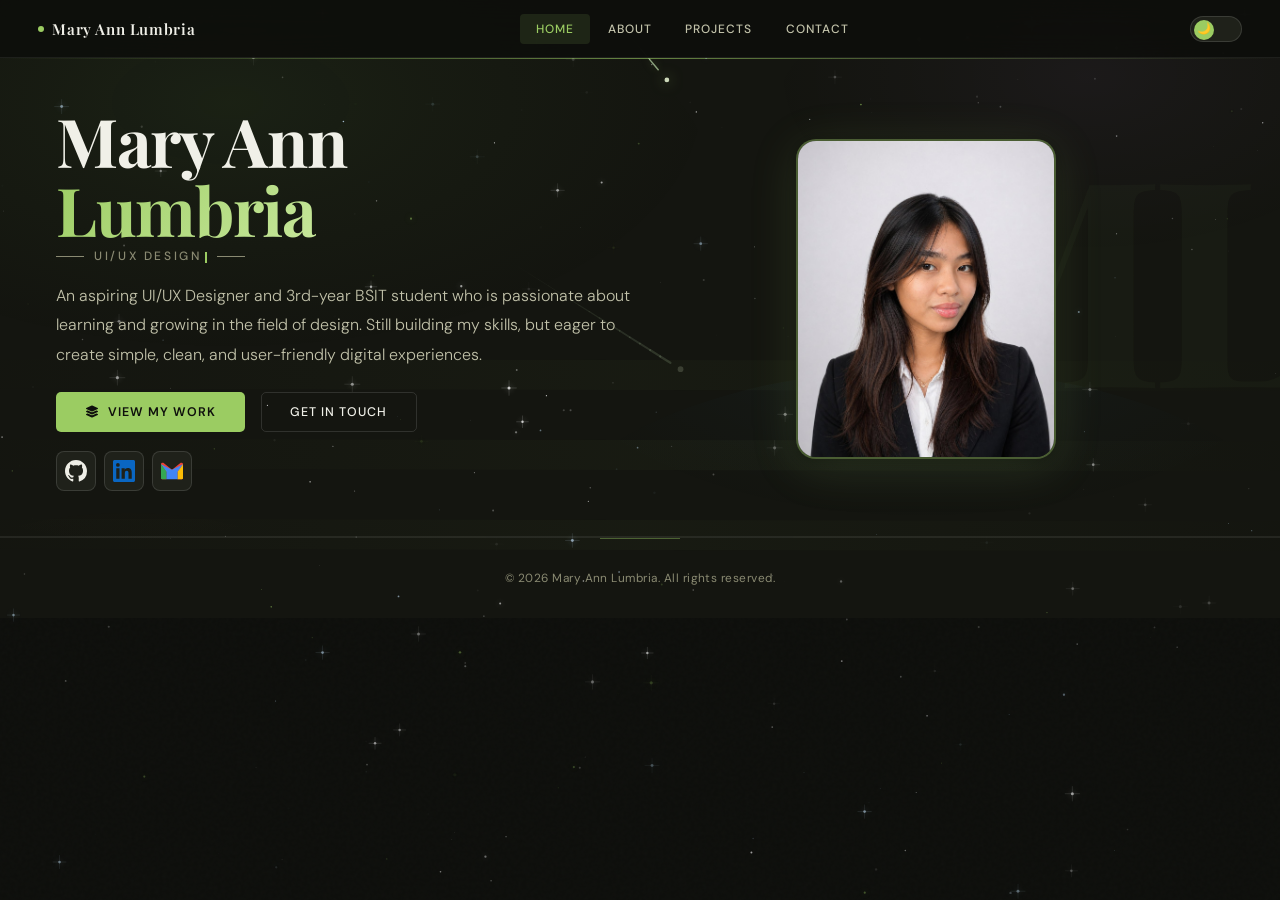
==== index.html @ abbee712 "First Commit" ====
<!DOCTYPE html>
<html lang="en">
<head>
<meta charset="UTF-8"/>
<meta name="viewport" content="width=device-width,initial-scale=1.0"/>
<title>Mary Ann Lumbria — UI/UX Designer & BSIT Student</title>
<link rel="stylesheet" href="https://cdnjs.cloudflare.com/ajax/libs/font-awesome/6.5.0/css/all.min.css"/>
<link href="https://fonts.googleapis.com/css2?family=Playfair+Display:wght@600;700&family=DM+Sans:wght@300;400;500;600&display=swap" rel="stylesheet"/>
  <link rel="stylesheet" href="styles.css"/>
</head>
<body>

<!-- ══ NAV ══ -->
<nav>
  <div class="brand"><span class="brand-dot"></span>Mary Ann Lumbria</div>
  <ul class="nav-links">
    <li><button onclick="go('home')" id="nb-home" class="act">Home</button></li>
    <li><button onclick="go('about')" id="nb-about">About</button></li>
    <li><button onclick="go('projects')" id="nb-projects">Projects</button></li>
    <li><button onclick="go('contact')" id="nb-contact">Contact</button></li>
  </ul>
  <div style="display:flex;align-items:center;gap:8px;">
    <button class="theme-toggle" onclick="toggleTheme()" title="Toggle light/dark mode" aria-label="Toggle theme">
      <span class="theme-toggle-icon moon">🌙</span>
      <span class="theme-toggle-icon sun">☀️</span>
    </button>
    <button class="hamburger" id="hamburger" onclick="toggleMenu()" aria-label="Menu">
      <span></span><span></span><span></span>
    </button>
  </div>
</nav>

<!-- Mobile Nav Drawer -->
<div class="mobile-nav" id="mobile-nav">
  <button onclick="go('home');toggleMenu()" id="mnb-home" class="act">Home</button>
  <button onclick="go('about');toggleMenu()" id="mnb-about">About</button>
  <button onclick="go('projects');toggleMenu()" id="mnb-projects">Projects</button>
  <button onclick="go('contact');toggleMenu()" id="mnb-contact">Contact</button>
</div>

<!-- ══ HOME ══ -->
<div id="p-home" class="page show">
  <div class="hero-shell">
    <div class="hero-inner">
      <div class="hero-left">

        <h1 class="hero-name">Mary Ann<br><span>Lumbria</span></h1>
        <p class="hero-role"><span id="hero-role-text"></span></p>
        <p class="hero-sub">An aspiring UI/UX Designer and 3rd-year BSIT student who is passionate about learning and growing in the field of design. Still building my skills, but eager to create simple, clean, and user-friendly digital experiences.</p>
        <div class="hero-btns">
          <button class="btn-primary" onclick="go('projects')"><i class="fa fa-layer-group" style="font-size:.75rem;"></i>View My Work</button>
          <button class="btn-outline" onclick="go('contact')">Get In Touch</button>
        </div>
        <div class="hero-socials">
          <!-- GitHub -->
          <a href="https://github.com/lumbriamaryann-hub" target="_blank" rel="noopener noreferrer" class="hero-social-link social-github" title="GitHub" onclick="window.open('https://github.com/lumbriamaryann-hub','_blank')">
            <svg width="22" height="22" viewBox="0 0 24 24" fill="currentColor" xmlns="http://www.w3.org/2000/svg">
              <path d="M12 0C5.37 0 0 5.37 0 12c0 5.31 3.435 9.795 8.205 11.385.6.105.825-.255.825-.57 0-.285-.015-1.23-.015-2.235-3.015.555-3.795-.735-4.035-1.41-.135-.345-.72-1.41-1.23-1.695-.42-.225-1.02-.78-.015-.795.945-.015 1.62.87 1.845 1.23 1.08 1.815 2.805 1.305 3.495.99.105-.78.42-1.305.765-1.605-2.67-.3-5.46-1.335-5.46-5.925 0-1.305.465-2.385 1.23-3.225-.12-.3-.54-1.53.12-3.18 0 0 1.005-.315 3.3 1.23.96-.27 1.98-.405 3-.405s2.04.135 3 .405c2.295-1.56 3.3-1.23 3.3-1.23.66 1.65.24 2.88.12 3.18.765.84 1.23 1.905 1.23 3.225 0 4.605-2.805 5.625-5.475 5.925.435.375.81 1.095.81 2.22 0 1.605-.015 2.895-.015 3.3 0 .315.225.69.825.57A12.02 12.02 0 0 0 24 12c0-6.63-5.37-12-12-12z"/>
            </svg>
          </a>
          <!-- LinkedIn -->
          <a href="https://www.linkedin.com/in/mary-ann-lumbria-618a05404/" target="_blank" rel="noopener noreferrer" class="hero-social-link" title="LinkedIn" onclick="window.open('https://www.linkedin.com/in/mary-ann-lumbria-618a05404/','_blank')">
            <svg width="22" height="22" viewBox="0 0 24 24" fill="#0A66C2" xmlns="http://www.w3.org/2000/svg">
              <path d="M20.447 20.452h-3.554v-5.569c0-1.328-.027-3.037-1.852-3.037-1.853 0-2.136 1.445-2.136 2.939v5.667H9.351V9h3.414v1.561h.046c.477-.9 1.637-1.85 3.37-1.85 3.601 0 4.267 2.37 4.267 5.455v6.286zM5.337 7.433a2.062 2.062 0 0 1-2.063-2.065 2.064 2.064 0 1 1 2.063 2.065zm1.782 13.019H3.555V9h3.564v11.452zM22.225 0H1.771C.792 0 0 .774 0 1.729v20.542C0 23.227.792 24 1.771 24h20.451C23.2 24 24 23.227 24 22.271V1.729C24 .774 23.2 0 22.222 0h.003z"/>
            </svg>
          </a>
          <!-- Gmail -->
          <a href="https://mail.google.com/mail/u/0/#inbox" target="_blank" rel="noopener noreferrer" class="hero-social-link" title="Gmail" onclick="window.open('https://mail.google.com/mail/u/0/#inbox','_blank')">
            <svg width="22" height="18" viewBox="0 0 24 18" xmlns="http://www.w3.org/2000/svg">
              <path d="M24 1.5v15A1.5 1.5 0 0 1 22.5 18H18V9.75L12 14.25 6 9.75V18H1.5A1.5 1.5 0 0 1 0 16.5v-15A1.5 1.5 0 0 1 1.5 0h1.05L12 7.5 21.45 0H22.5A1.5 1.5 0 0 1 24 1.5z" fill="#EA4335"/>
              <path d="M6 9.75V18H1.5A1.5 1.5 0 0 1 0 16.5v-15L6 9.75z" fill="#34A853"/>
              <path d="M24 1.5v15A1.5 1.5 0 0 1 22.5 18H18V9.75L24 1.5z" fill="#FBBC05"/>
              <path d="M24 1.5L18 9.75V18H6V9.75L0 1.5 12 7.5 24 1.5z" fill="#4285F4"/>
              <path d="M0 1.5L6 9.75 0 16.5V1.5z" fill="#34A853"/>
            </svg>
          </a>
        </div>
      </div>
      <div class="hero-ava"><img src="[data-uri]" alt="Mary Ann Lumbria"></div>
    </div>

  </div>
</div>

<!-- ══ ABOUT ══ -->
<div id="p-about" class="page">
  <div class="page-header">
    <div class="page-header-inner">
      <h2 class="page-header-title">About Me</h2>
    </div>
  </div>

  <div class="body-wrap">

    <!-- About bento layout -->
    <div class="about-bento">

      <!-- Top-left: Bio -->
      <div class="about-bio">
        <p class="about-bio-label">Who I am</p>
        <h3 class="about-bio-heading">Mary Ann Lumbria</h3>
        <p class="about-intro-text">I'm an aspiring <strong>UI/UX Designer</strong> and <strong>3rd-year BSIT student</strong> passionate about learning and growing in the field of design. I enjoy creating simple, clean, and user-friendly digital experiences — and I'm always eager to improve my skills and turn ideas into thoughtful, functional designs.</p>
      </div>

      <!-- Top-right: Details -->
      <div class="about-details-panel">
        <p class="about-panel-label">Details</p>
        <div class="about-details">
          <div class="detail-row">
            <span class="detail-icon">
              <svg width="16" height="16" viewBox="0 0 24 24" fill="none" stroke="currentColor" stroke-width="2" stroke-linecap="round" stroke-linejoin="round"><rect x="3" y="4" width="18" height="18" rx="2" ry="2"/><line x1="16" y1="2" x2="16" y2="6"/><line x1="8" y1="2" x2="8" y2="6"/><line x1="3" y1="10" x2="21" y2="10"/></svg>
            </span> 20 years old
          </div>
          <div class="detail-row">
            <span class="detail-icon">
              <svg width="16" height="16" viewBox="0 0 24 24" fill="none" stroke="currentColor" stroke-width="2" stroke-linecap="round" stroke-linejoin="round"><path d="M4 4h16c1.1 0 2 .9 2 2v12c0 1.1-.9 2-2 2H4c-1.1 0-2-.9-2-2V6c0-1.1.9-2 2-2z"/><polyline points="22,6 12,13 2,6"/></svg>
            </span> lumbriamaryann123@gmail.com
          </div>
          <div class="detail-row">
            <span class="detail-icon">
              <svg width="16" height="16" viewBox="0 0 24 24" fill="none" stroke="currentColor" stroke-width="2" stroke-linecap="round" stroke-linejoin="round"><path d="M22 16.92v3a2 2 0 0 1-2.18 2 19.79 19.79 0 0 1-8.63-3.07A19.5 19.5 0 0 1 4.69 13a19.79 19.79 0 0 1-3.07-8.67A2 2 0 0 1 3.6 2h3a2 2 0 0 1 2 1.72c.127.96.361 1.903.7 2.81a2 2 0 0 1-.45 2.11L7.91 9.91a16 16 0 0 0 6.08 6.08l1.08-.9a2 2 0 0 1 2.11-.45c.907.339 1.85.573 2.81.7A2 2 0 0 1 22 16.92z"/></svg>
            </span> +63 906 423 9199
          </div>
          <div class="detail-row">
            <span class="detail-icon">
              <svg width="16" height="16" viewBox="0 0 24 24" fill="none" stroke="currentColor" stroke-width="2" stroke-linecap="round" stroke-linejoin="round"><path d="M21 10c0 7-9 13-9 13s-9-6-9-13a9 9 0 0 1 18 0z"/><circle cx="12" cy="10" r="3"/></svg>
            </span> Philippines
          </div>
        </div>
      </div>

      <!-- Bottom full-width: Interests -->
      <div class="about-interests-panel">
        <p class="about-panel-label">Interests</p>
        <div class="chips">
          <span class="chip">Dancing</span><span class="chip">Singing</span>
          <span class="chip">Movies &amp; Dramas</span><span class="chip">Reading</span>
          <span class="chip">Running</span><span class="chip">Cooking</span>
          <span class="chip">Family Time</span><span class="chip">Music</span>
        </div>
      </div>

    </div>

    <div class="sec-label">Expertise</div>
    <div class="skills-card">
      <div class="skill-grp">
        <p class="skill-grp-lbl">Design Skills</p>
        <div class="skill-chips">
          <span class="skill-chip">Figma</span>
          <span class="skill-chip">UI Design</span>
          <span class="skill-chip">UX Research</span>
          <span class="skill-chip">Prototyping</span>
          <span class="skill-chip">Responsive Design</span>
          <span class="skill-chip">Wireframing</span>
        </div>
      </div>
      <hr class="skill-divider"/>
      <div class="skill-grp">
        <p class="skill-grp-lbl">Technical Skills</p>
        <div class="skill-chips">
          <span class="skill-chip">HTML &amp; CSS</span><span class="skill-chip">JavaScript (Basic)</span>
          <span class="skill-chip">Java (Basic)</span><span class="skill-chip">Python</span>
        </div>
      </div>
      <hr class="skill-divider"/>
      <div class="skill-grp">
        <p class="skill-grp-lbl">Soft Skills</p>
        <div class="skill-chips">
          <span class="skill-chip">Teamwork</span><span class="skill-chip">Multitasking</span>
          <span class="skill-chip">Work Ethic</span><span class="skill-chip">Attention to Detail</span><span class="skill-chip">Leadership</span>
          <span class="skill-chip">Critical Thinking</span><span class="skill-chip">Time Management</span>
          <span class="skill-chip">Adaptability</span><span class="skill-chip">Communication</span>
          <span class="skill-chip">Creativity</span>
        </div>
      </div>
    </div>

    <div class="sec-label">Education</div>
    <div class="sec-title">Academic Background</div>
    <div class="tl-card" style="margin-bottom:2.8rem;">
      <div class="tl-item">
        <div class="tl-icon" style="background:#FFE500;border-color:#FFE500;padding:0;overflow:hidden;width:48px;height:48px;border-radius:10px;flex-shrink:0;"><img src="[data-uri]" alt="STI" style="width:100%;height:100%;object-fit:contain;border-radius:10px;"/></div>
        <div class="tl-body">
          <h4>Bachelor of Science in Information Technology</h4>
          <p>STI College Naga &mdash; 2023&ndash;2026</p>
        </div>
      </div>
    </div>

    <div class="sec-label">Leadership</div>
    <div class="sec-title">Community Involvement</div>
    <div class="tl-card">
      <div class="tl-item">
        <div class="tl-icon">🏛️</div>
        <div class="tl-body">
          <h4>SK Council Member</h4>
          <p>Sangguniang Kabataan &mdash; Brgy. San Francisco &mdash; 2023&ndash;Present</p>
          <ul style="margin-top:.5rem;padding-left:1.1rem;color:var(--tx2);font-size:.85rem;display:flex;flex-direction:column;gap:.3rem;">
            <li>Collaborated with youth organizations to implement programs promoting civic engagement.</li>
            <li>Served as a positive role model by demonstrating integrity, professionalism, and commitment to public service.</li>
            <li>Developed strategic plans for the council, leading to increased efficiency and better resource allocation.</li>
          </ul>
        </div>
      </div>
      <div class="tl-item">
        <div class="tl-icon">🌿</div>
        <div class="tl-body">
          <h4>Youth Member</h4>
          <p>El Verde Youth Organization &mdash; Camaligan, Camarines Sur &mdash; 09/2024&ndash;Present</p>
          <ul style="margin-top:.5rem;padding-left:1.1rem;color:var(--tx2);font-size:.85rem;display:flex;flex-direction:column;gap:.3rem;">
            <li>Self-motivated member with a strong sense of personal responsibility.</li>
            <li>Demonstrated ability to learn quickly and adapt to new situations within the organization.</li>
            <li>Exhibited respect, friendliness, and willingness to help wherever needed.</li>
          </ul>
        </div>
      </div>
    </div>

    <div class="sec-label">Achievements</div>
    <div class="sec-title">Recognition & Awards</div>
    <div class="tl-card">
      <div class="tl-item">
        <div class="tl-icon">🏆</div>
        <div class="tl-body"><h4>Hataw Sayaw Champion — Local Level</h4><p>STI College Naga &mdash; 2024</p></div>
      </div>
      <div class="tl-item">
        <div class="tl-icon">🏆</div>
        <div class="tl-body"><h4>Hataw Sayaw Champion — Local Level</h4><p>STI College Naga &mdash; 2025</p></div>
      </div>
      <div class="tl-item">
        <div class="tl-icon">🥉</div>
        <div class="tl-body"><h4>DanceSports Intramurals — Latin &amp; Standard, 3rd Place</h4><p>STI College Naga &mdash; 2024</p></div>
      </div>
      <div class="tl-item">
        <div class="tl-icon">🥉</div>
        <div class="tl-body"><h4>DanceSports Intramurals — Standard Category, 3rd Place</h4><p>STI College Naga &mdash; 2025</p></div>
      </div>
    </div>
  </div>
</div>

<!-- ══ PROJECTS ══ -->
<div id="p-projects" class="page">
  <div class="page-header">
    <div class="page-header-inner">
      <p class="page-header-label">What I've Built</p>
      <h2 class="page-header-title">Projects</h2>
    </div>
  </div>

  <div class="body-wrap">
    <div class="proj-grid">

      <!-- CARD 01: Drift Service Pro -->
      <div class="proj-card" style="cursor:pointer;" onclick="openCS('drift')">
        <div class="proj-banner" style="background-image:url('[data-uri]');background-size:cover;background-repeat:no-repeat;background-position:center;padding:0;overflow:hidden;height:180px;position:relative;">
          <span class="proj-banner-num">01</span>
        </div>
        <div class="proj-body">
          <h3>Drift Service Pro</h3>
          <p>Web-based operations management &amp; financial monitoring system for a car wash &amp; detailing business.</p>
          <div class="proj-tags">
            <span class="proj-tag">Figma</span>
            <span class="proj-tag">UI/UX Design</span>
            <span class="proj-tag">Dashboard</span>
          </div>
          <div class="proj-links">
            <button onclick="event.stopPropagation();openCS('drift')" class="plink gh" style="border:none;cursor:pointer;"><i class="fas fa-info-circle" style="font-size:10px;margin-right:5px;"></i>View Details</button>
          </div>
        </div>
      </div>

      <!-- CARD 04: OneCaroyroyan -->
      <div class="proj-card" style="cursor:pointer;" onclick="openCS('onecaroyroyan')">
        <div class="proj-banner" style="background-image:url('[data-uri]');background-size:cover;background-position:center top;padding:0;overflow:hidden;height:180px;position:relative;">
          <span class="proj-banner-num">04</span>
        </div>
        <div class="proj-body">
          <h3>OneCaroyroyan</h3>
          <p>A web-based barangay e-service and management information system for Barangay Caroyroyan — digitizing resident records, certificates, blotter, and financial workflows.</p>
          <div class="proj-tags">
            <span class="proj-tag">Figma</span>
            <span class="proj-tag">UI/UX Design</span>
            <span class="proj-tag">Capstone</span>
          </div>
          <div class="proj-links">
            <button onclick="event.stopPropagation();openCS('onecaroyroyan')" class="plink gh" style="border:none;cursor:pointer;"><i class="fas fa-info-circle" style="font-size:10px;margin-right:5px;"></i>View Details</button>
          </div>
        </div>
      </div>


    </div>
  </div>
</div>

<!-- ══ ONECAROYROYAN CASE STUDY DRAWER ══ -->
<div class="csp-backdrop" id="csp-onecaroyroyan" onclick="cspClose(event)">
  <div class="csp-drawer" id="csp-drawer-onecaroyroyan">

    <div class="csp-hero logo-hero" style="background-image:url('[data-uri]');background-size:cover;background-position:center top;">
      <div class="csp-num">04</div>
      <button class="csp-x" onclick="cspCloseById('onecaroyroyan')">&#10005;</button>
    </div>

    <div class="csp-body">



      <h2 class="csp-title"><em>OneCaroyroyan</em></h2>
      <p class="csp-tagline">Web-Based Barangay E-Service &amp; Management Information System<br>for Barangay Caroyroyan, Naga City</p>

      <div class="csp-h">Overview</div>
      <p class="csp-overview">
        OneCaroyroyan is a <strong>web-based barangay e-service and management information system</strong> designed to modernize and streamline operations at Barangay Caroyroyan. The system replaces manual, paper-based processes with a centralized digital platform — covering resident records, certificate generation, financial tracking, blotter management, and automated reporting for barangay officials.
      </p>

      <div class="csp-h">Features</div>
      <div class="csp-feat-list">
        <div class="csp-feat">
          <div class="csp-feat-ico"><i class="fas fa-users"></i></div>
          <div class="csp-feat-info"><h4>Resident Records Management</h4><p>Centralized database for resident information — organized, searchable, and protected.</p></div>
        </div>
        <div class="csp-feat">
          <div class="csp-feat-ico"><i class="fas fa-file-alt"></i></div>
          <div class="csp-feat-info"><h4>Semi-Automated Certificate Generation</h4><p>Generates barangay clearances and certificates using standardized templates.</p></div>
        </div>
        <div class="csp-feat">
          <div class="csp-feat-ico"><i class="fas fa-gavel"></i></div>
          <div class="csp-feat-info"><h4>Blotter &amp; Complaint Management</h4><p>Tracks blotter entries and complaint cases with status monitoring and centralized records.</p></div>
        </div>
        <div class="csp-feat">
          <div class="csp-feat-ico"><i class="fas fa-coins"></i></div>
          <div class="csp-feat-info"><h4>Financial Recording</h4><p>Structured digital recording of cash-based transactions, payments, and receipts.</p></div>
        </div>
        <div class="csp-feat">
          <div class="csp-feat-ico"><i class="fas fa-chart-bar"></i></div>
          <div class="csp-feat-info"><h4>Automated Reports &amp; Dashboards</h4><p>Real-time dashboards, charts, and PDF-ready reports for barangay decision-making.</p></div>
        </div>
        <div class="csp-feat">
          <div class="csp-feat-ico"><i class="fas fa-envelope"></i></div>
          <div class="csp-feat-info"><h4>Official Correspondence Tracking</h4><p>Manages and tracks official documents and external correspondence digitally.</p></div>
        </div>
        <div class="csp-feat">
          <div class="csp-feat-ico"><i class="fas fa-lock"></i></div>
          <div class="csp-feat-info"><h4>Role-Based Access Control</h4><p>Secure access for Captain, Secretary, Treasurer, Accounting Clerk, and Administrator.</p></div>
        </div>
        <div class="csp-feat">
          <div class="csp-feat-ico"><i class="fas fa-walking"></i></div>
          <div class="csp-feat-info"><h4>Walk-In Transaction Support</h4><p>Internal digital processing for all walk-in resident transactions and requests.</p></div>
        </div>
      </div>

      <div class="csp-h">My Role</div>
      <div class="csp-role">
        <p>As one of the <strong>lead proponents and UI/UX designer</strong>, I contributed to system design, user flow mapping, and interface prototyping. My focus was on creating an intuitive experience for barangay staff across multiple roles — ensuring each module was easy to navigate, visually consistent, and aligned with actual barangay workflows.</p>
      </div>

      <div class="csp-h">Research Team</div>
      <div class="csp-team-row">
        <span class="csp-team-name me">Mary Ann S. Lumbria</span>
        <span class="csp-team-name">John Michael V. Mujar</span>
        <span class="csp-team-name">Mary Joy C. Basiño</span>
      </div>

      <div class="csp-actions">
        <a href="#" class="csp-btn fill"><i class="fas fa-play"></i> View Prototype</a>
        <a href="#" class="csp-btn outline"><i class="fas fa-file-alt"></i> Read Proposal</a>
      </div>

    </div>
  </div>
</div>

<!-- ══ DRIFT SERVICE PRO CASE STUDY DRAWER ══ -->
<div class="csp-backdrop" id="csp-drift" onclick="cspClose(event)">
  <div class="csp-drawer" id="csp-drawer-drift">

    <div class="csp-hero logo-hero" style="background-image:url('[data-uri]');background-size:cover;background-repeat:no-repeat;background-position:center;">
      <div class="csp-num">01</div>
      <button class="csp-x" onclick="cspCloseById('drift')">&#10005;</button>
    </div>

    <div class="csp-body">

      <h2 class="csp-title"><em>DriftService Pro</em></h2>
      <p class="csp-tagline">Web-Based Operations Management &amp; Financial Monitoring System<br>for Custoworks Car Wash &amp; Detailing</p>



      <div class="csp-h">Overview</div>
      <p class="csp-overview">
        DriftService Pro replaces manual tracking at a car wash &amp; detailing shop with a <strong>centralized digital platform</strong>. It covers everything from customer bookings and smart POS to real-time job tracking and financial reporting — designed to work for all four user types: admin, cashier, staff, and customer.
      </p>

      <div class="csp-h">Features</div>
      <div class="csp-feat-list">
        <div class="csp-feat">
          <div class="csp-feat-ico"><i class="fas fa-calendar-check"></i></div>
          <div class="csp-feat-info"><h4>Online Booking &amp; Scheduling</h4><p>Reduces booking conflicts and optimizes time slots for staff and customers.</p></div>
        </div>
        <div class="csp-feat">
          <div class="csp-feat-ico"><i class="fas fa-cash-register"></i></div>
          <div class="csp-feat-info"><h4>Smart POS System</h4><p>Automates service selection, dynamic pricing, and payment processing.</p></div>
        </div>
        <div class="csp-feat">
          <div class="csp-feat-ico"><i class="fas fa-qrcode"></i></div>
          <div class="csp-feat-info"><h4>QR Code Job Tracking</h4><p>Customers scan a QR to monitor their vehicle's service status in real time.</p></div>
        </div>
        <div class="csp-feat">
          <div class="csp-feat-ico"><i class="fas fa-boxes"></i></div>
          <div class="csp-feat-info"><h4>Inventory with Auto Deduction</h4><p>Tracks supplies and auto-deducts stock each time a service is completed.</p></div>
        </div>
        <div class="csp-feat">
          <div class="csp-feat-ico"><i class="fas fa-chart-line"></i></div>
          <div class="csp-feat-info"><h4>Dashboard Analytics</h4><p>Visual revenue trends, service mix charts, active bookings, and daily summaries.</p></div>
        </div>
        <div class="csp-feat">
          <div class="csp-feat-ico"><i class="fas fa-users-cog"></i></div>
          <div class="csp-feat-info"><h4>Staff &amp; Commission Monitoring</h4><p>Tracks individual staff performance and automates commission computation.</p></div>
        </div>
        <div class="csp-feat">
          <div class="csp-feat-ico"><i class="fas fa-file-invoice-dollar"></i></div>
          <div class="csp-feat-info"><h4>Financial Reports</h4><p>Logs sales and expenses, generates business reports for owner decision-making.</p></div>
        </div>
        <div class="csp-feat">
          <div class="csp-feat-ico"><i class="fas fa-bell"></i></div>
          <div class="csp-feat-info"><h4>Real-Time Notifications</h4><p>Instant alerts to staff and customers on bookings, updates, and completions.</p></div>
        </div>
      </div>

      <div class="csp-h">My Role</div>
      <div class="csp-role">
        <p>I led the <strong>UI/UX design</strong> — from wireframes and user flow mapping to the final high-fidelity prototype in Figma. My focus was on building an interface that works intuitively across all four user roles while maintaining a consistent, professional visual system throughout every module.</p>
      </div>

      <div class="csp-h">Research Team</div>
      <div class="csp-team-row">
        <span class="csp-team-name me">Mary Ann S. Lumbria</span>
        <span class="csp-team-name">John Michael V. Mujar</span>
        <span class="csp-team-name">Mary Joy C. Basiño</span>
      </div>

      <div class="csp-actions">
        <a href="#" class="csp-btn fill"><i class="fas fa-play"></i> View Prototype</a>
        <a href="[data-uri]" download="DriftService_Pro_Proposal.pdf" class="csp-btn outline"><i class="fas fa-file-alt"></i> Read Proposal</a>
      </div>

    </div>
  </div>
</div>

<!-- ══ CONTACT <!-- ══ CONTACT ══ -->
<div id="p-contact" class="page">
  <div class="page-header">
    <div class="page-header-inner">
      <p class="page-header-label">Get In Touch</p>
      <h2 class="page-header-title">Contact Me</h2>
    </div>
  </div>

  <div class="body-wrap" style="padding-top:2rem;">
    <div class="contact-bento">

      <!-- Left info panel -->
      <div class="contact-left">

        <!-- Resume Download -->
        <div class="resume-card">
          <div class="resume-card-info">
            <p class="resume-card-label">My Resume</p>
            <p class="resume-card-name">Mary Ann Lumbria</p>
          </div>
          <a href="[data-uri]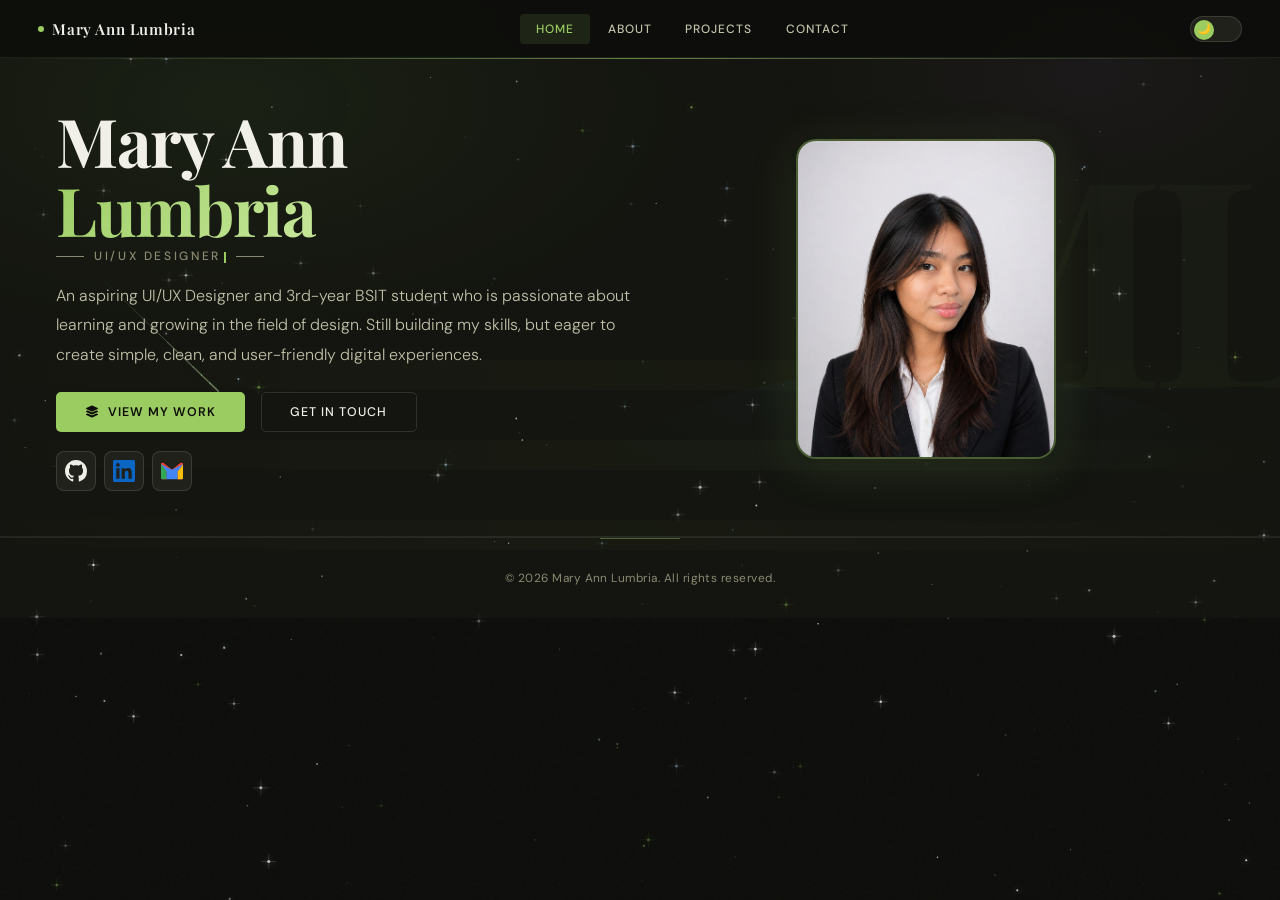
